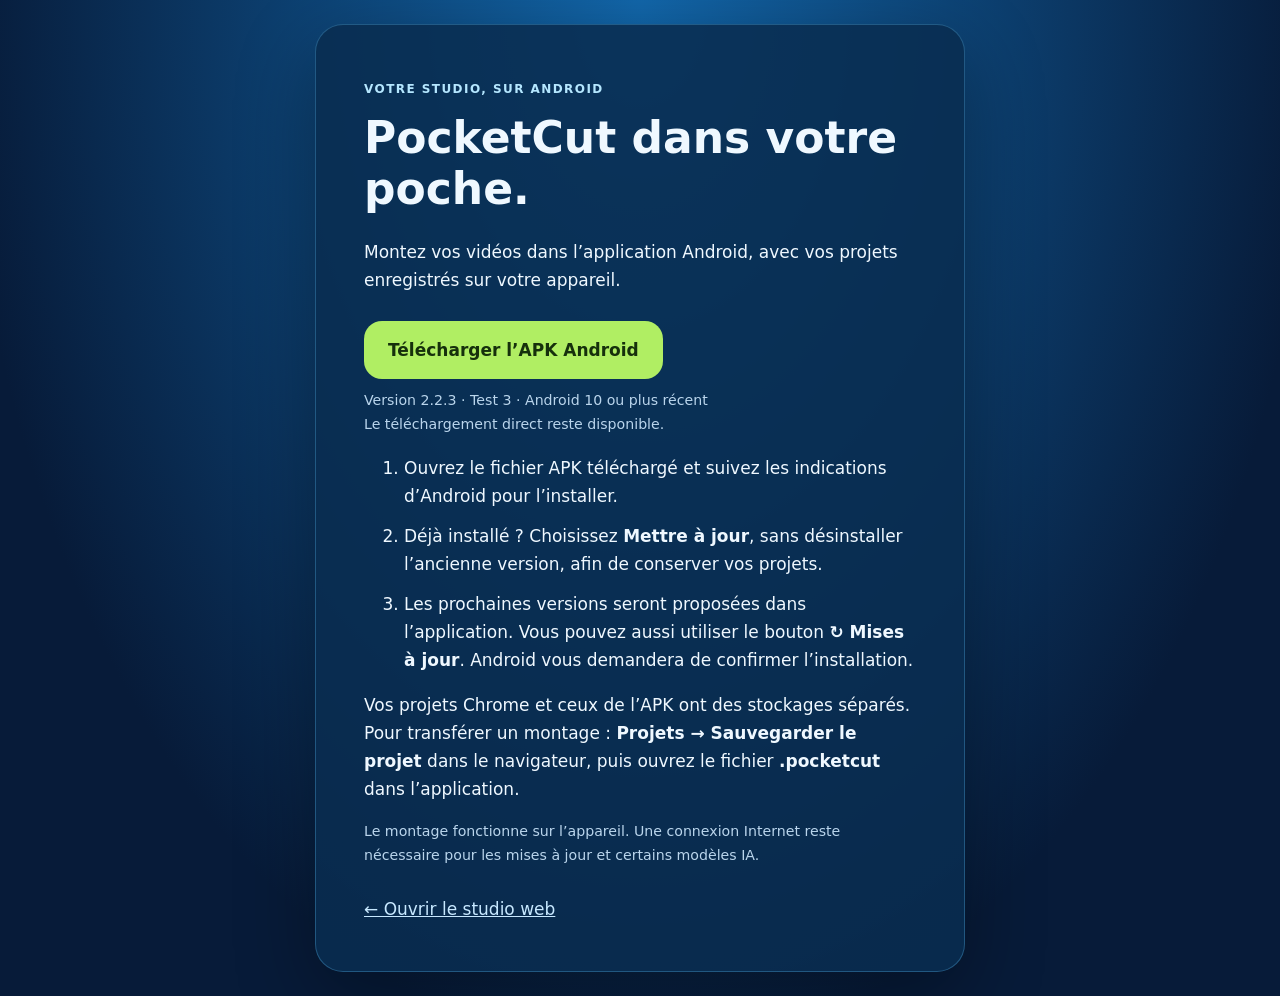
==== android.html @ f493baa9 "feat: publish Android APK with signed in-app update checks" ====
<!doctype html>
<html lang="fr"><head><meta charset="utf-8"><meta name="viewport" content="width=device-width,initial-scale=1"><meta name="theme-color" content="#073e78"><title>PocketCut pour Android</title>
<style>
*{box-sizing:border-box}body{margin:0;min-height:100vh;background:radial-gradient(ellipse at top,#1267ab,#071b39 75%);color:#eff8ff;font:17px/1.65 system-ui,sans-serif;display:grid;place-items:center;padding:24px}main{max-width:650px;padding:clamp(24px,5vw,48px);border:1px solid #479cce66;border-radius:28px;background:#0a2d50e0;box-shadow:0 25px 80px #0005}h1{font-size:clamp(30px,7vw,44px);line-height:1.15;margin:12px 0 24px}a{color:#c7e8ff}a.download{display:inline-block;background:#b0ee63;color:#16300c;padding:15px 24px;border-radius:18px;text-decoration:none;font-weight:750;margin:10px 0}small{display:block;color:#bad5ec}li{margin:12px 0}.tag{color:#b5e7ff;letter-spacing:.12em;font-size:12px;font-weight:bold}nav{margin-top:28px}#status{min-height:1.7em}
</style></head><body><main><span class="tag">VOTRE STUDIO, SUR ANDROID</span><h1>PocketCut dans votre poche.</h1><p>Montez vos vidéos dans l’application Android, avec vos projets enregistrés sur votre appareil.</p>
<a class="download" id="apk" href="releases/android/PocketCut-2.2.3-test3.apk" download>Télécharger l’APK Android</a><small id="version">Version 2.2.3 · Test 3 · Android 10 ou plus récent</small><small id="status" role="status"></small>
<ol><li>Ouvrez le fichier APK téléchargé et suivez les indications d’Android pour l’installer.</li><li>Déjà installé ? Choisissez <strong>Mettre à jour</strong>, sans désinstaller l’ancienne version, afin de conserver vos projets.</li><li>Les prochaines versions seront proposées dans l’application. Vous pouvez aussi utiliser le bouton <strong>↻ Mises à jour</strong>. Android vous demandera de confirmer l’installation.</li></ol>
<p>Vos projets Chrome et ceux de l’APK ont des stockages séparés. Pour transférer un montage : <strong>Projets → Sauvegarder le projet</strong> dans le navigateur, puis ouvrez le fichier <strong>.pocketcut</strong> dans l’application.</p><small>Le montage fonctionne sur l’appareil. Une connexion Internet reste nécessaire pour les mises à jour et certains modèles IA.</small><nav><a href="index.html">← Ouvrir le studio web</a></nav></main>
<script>
fetch('releases/android/latest.json',{cache:'no-store'}).then(r=>{if(!r.ok)throw Error();return r.json();}).then(r=>{const u=new URL(r.url);if(u.origin!==location.origin||!u.pathname.startsWith('/montageVideo/releases/android/')||!u.pathname.endsWith('.apk'))throw Error();document.getElementById('apk').href=u.href;document.getElementById('version').textContent='Version '+r.versionName+' · Android 10 ou plus récent';document.getElementById('status').textContent=(r.size/1048576).toFixed(1)+' Mo';}).catch(()=>{document.getElementById('status').textContent='Le téléchargement direct reste disponible.';});
</script></body></html>
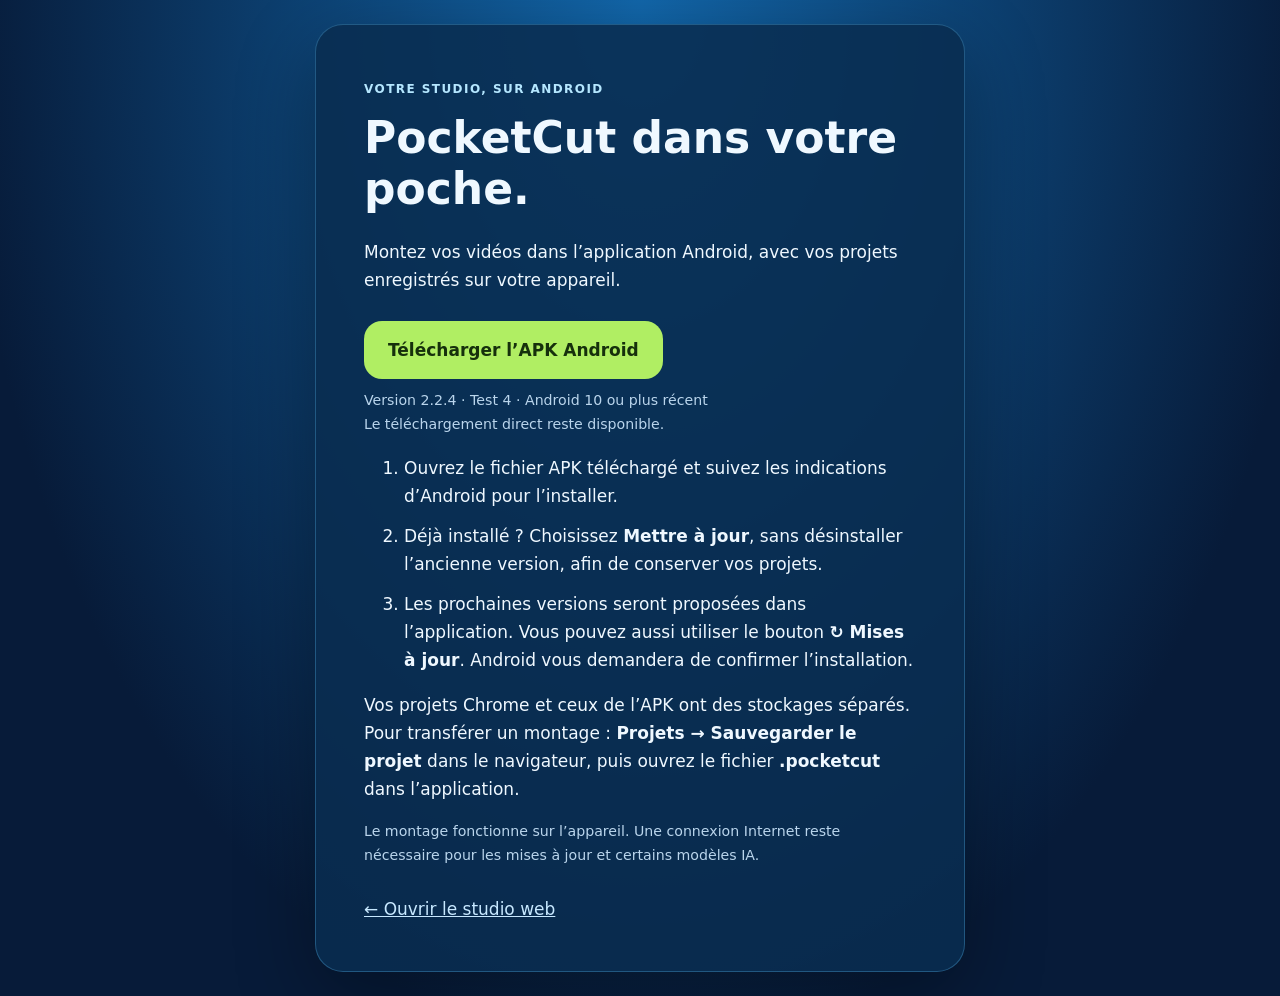
==== commit 55ac1080: "fix(android): open media gallery for photo and video imports" ====
--- a/android.html
+++ b/android.html
@@ -1,11 +1,11 @@
-<!doctype html>
-<html lang="fr"><head><meta charset="utf-8"><meta name="viewport" content="width=device-width,initial-scale=1"><meta name="theme-color" content="#073e78"><title>PocketCut pour Android</title>
-<style>
-*{box-sizing:border-box}body{margin:0;min-height:100vh;background:radial-gradient(ellipse at top,#1267ab,#071b39 75%);color:#eff8ff;font:17px/1.65 system-ui,sans-serif;display:grid;place-items:center;padding:24px}main{max-width:650px;padding:clamp(24px,5vw,48px);border:1px solid #479cce66;border-radius:28px;background:#0a2d50e0;box-shadow:0 25px 80px #0005}h1{font-size:clamp(30px,7vw,44px);line-height:1.15;margin:12px 0 24px}a{color:#c7e8ff}a.download{display:inline-block;background:#b0ee63;color:#16300c;padding:15px 24px;border-radius:18px;text-decoration:none;font-weight:750;margin:10px 0}small{display:block;color:#bad5ec}li{margin:12px 0}.tag{color:#b5e7ff;letter-spacing:.12em;font-size:12px;font-weight:bold}nav{margin-top:28px}#status{min-height:1.7em}
-</style></head><body><main><span class="tag">VOTRE STUDIO, SUR ANDROID</span><h1>PocketCut dans votre poche.</h1><p>Montez vos vidéos dans l’application Android, avec vos projets enregistrés sur votre appareil.</p>
-<a class="download" id="apk" href="releases/android/PocketCut-2.2.3-test3.apk" download>Télécharger l’APK Android</a><small id="version">Version 2.2.3 · Test 3 · Android 10 ou plus récent</small><small id="status" role="status"></small>
-<ol><li>Ouvrez le fichier APK téléchargé et suivez les indications d’Android pour l’installer.</li><li>Déjà installé ? Choisissez <strong>Mettre à jour</strong>, sans désinstaller l’ancienne version, afin de conserver vos projets.</li><li>Les prochaines versions seront proposées dans l’application. Vous pouvez aussi utiliser le bouton <strong>↻ Mises à jour</strong>. Android vous demandera de confirmer l’installation.</li></ol>
-<p>Vos projets Chrome et ceux de l’APK ont des stockages séparés. Pour transférer un montage : <strong>Projets → Sauvegarder le projet</strong> dans le navigateur, puis ouvrez le fichier <strong>.pocketcut</strong> dans l’application.</p><small>Le montage fonctionne sur l’appareil. Une connexion Internet reste nécessaire pour les mises à jour et certains modèles IA.</small><nav><a href="index.html">← Ouvrir le studio web</a></nav></main>
-<script>
-fetch('releases/android/latest.json',{cache:'no-store'}).then(r=>{if(!r.ok)throw Error();return r.json();}).then(r=>{const u=new URL(r.url);if(u.origin!==location.origin||!u.pathname.startsWith('/montageVideo/releases/android/')||!u.pathname.endsWith('.apk'))throw Error();document.getElementById('apk').href=u.href;document.getElementById('version').textContent='Version '+r.versionName+' · Android 10 ou plus récent';document.getElementById('status').textContent=(r.size/1048576).toFixed(1)+' Mo';}).catch(()=>{document.getElementById('status').textContent='Le téléchargement direct reste disponible.';});
-</script></body></html>
+<!doctype html>
+<html lang="fr"><head><meta charset="utf-8"><meta name="viewport" content="width=device-width,initial-scale=1"><meta name="theme-color" content="#073e78"><title>PocketCut pour Android</title>
+<style>
+*{box-sizing:border-box}body{margin:0;min-height:100vh;background:radial-gradient(ellipse at top,#1267ab,#071b39 75%);color:#eff8ff;font:17px/1.65 system-ui,sans-serif;display:grid;place-items:center;padding:24px}main{max-width:650px;padding:clamp(24px,5vw,48px);border:1px solid #479cce66;border-radius:28px;background:#0a2d50e0;box-shadow:0 25px 80px #0005}h1{font-size:clamp(30px,7vw,44px);line-height:1.15;margin:12px 0 24px}a{color:#c7e8ff}a.download{display:inline-block;background:#b0ee63;color:#16300c;padding:15px 24px;border-radius:18px;text-decoration:none;font-weight:750;margin:10px 0}small{display:block;color:#bad5ec}li{margin:12px 0}.tag{color:#b5e7ff;letter-spacing:.12em;font-size:12px;font-weight:bold}nav{margin-top:28px}#status{min-height:1.7em}
+</style></head><body><main><span class="tag">VOTRE STUDIO, SUR ANDROID</span><h1>PocketCut dans votre poche.</h1><p>Montez vos vidéos dans l’application Android, avec vos projets enregistrés sur votre appareil.</p>
+<a class="download" id="apk" href="releases/android/PocketCut-2.2.4-test4.apk" download>Télécharger l’APK Android</a><small id="version">Version 2.2.4 · Test 4 · Android 10 ou plus récent</small><small id="status" role="status"></small>
+<ol><li>Ouvrez le fichier APK téléchargé et suivez les indications d’Android pour l’installer.</li><li>Déjà installé ? Choisissez <strong>Mettre à jour</strong>, sans désinstaller l’ancienne version, afin de conserver vos projets.</li><li>Les prochaines versions seront proposées dans l’application. Vous pouvez aussi utiliser le bouton <strong>↻ Mises à jour</strong>. Android vous demandera de confirmer l’installation.</li></ol>
+<p>Vos projets Chrome et ceux de l’APK ont des stockages séparés. Pour transférer un montage : <strong>Projets → Sauvegarder le projet</strong> dans le navigateur, puis ouvrez le fichier <strong>.pocketcut</strong> dans l’application.</p><small>Le montage fonctionne sur l’appareil. Une connexion Internet reste nécessaire pour les mises à jour et certains modèles IA.</small><nav><a href="index.html">← Ouvrir le studio web</a></nav></main>
+<script>
+fetch('releases/android/latest.json',{cache:'no-store'}).then(r=>{if(!r.ok)throw Error();return r.json();}).then(r=>{const u=new URL(r.url);if(u.origin!==location.origin||!u.pathname.startsWith('/montageVideo/releases/android/')||!u.pathname.endsWith('.apk'))throw Error();document.getElementById('apk').href=u.href;document.getElementById('version').textContent='Version '+r.versionName+' · Android 10 ou plus récent';document.getElementById('status').textContent=(r.size/1048576).toFixed(1)+' Mo';}).catch(()=>{document.getElementById('status').textContent='Le téléchargement direct reste disponible.';});
+</script></body></html>
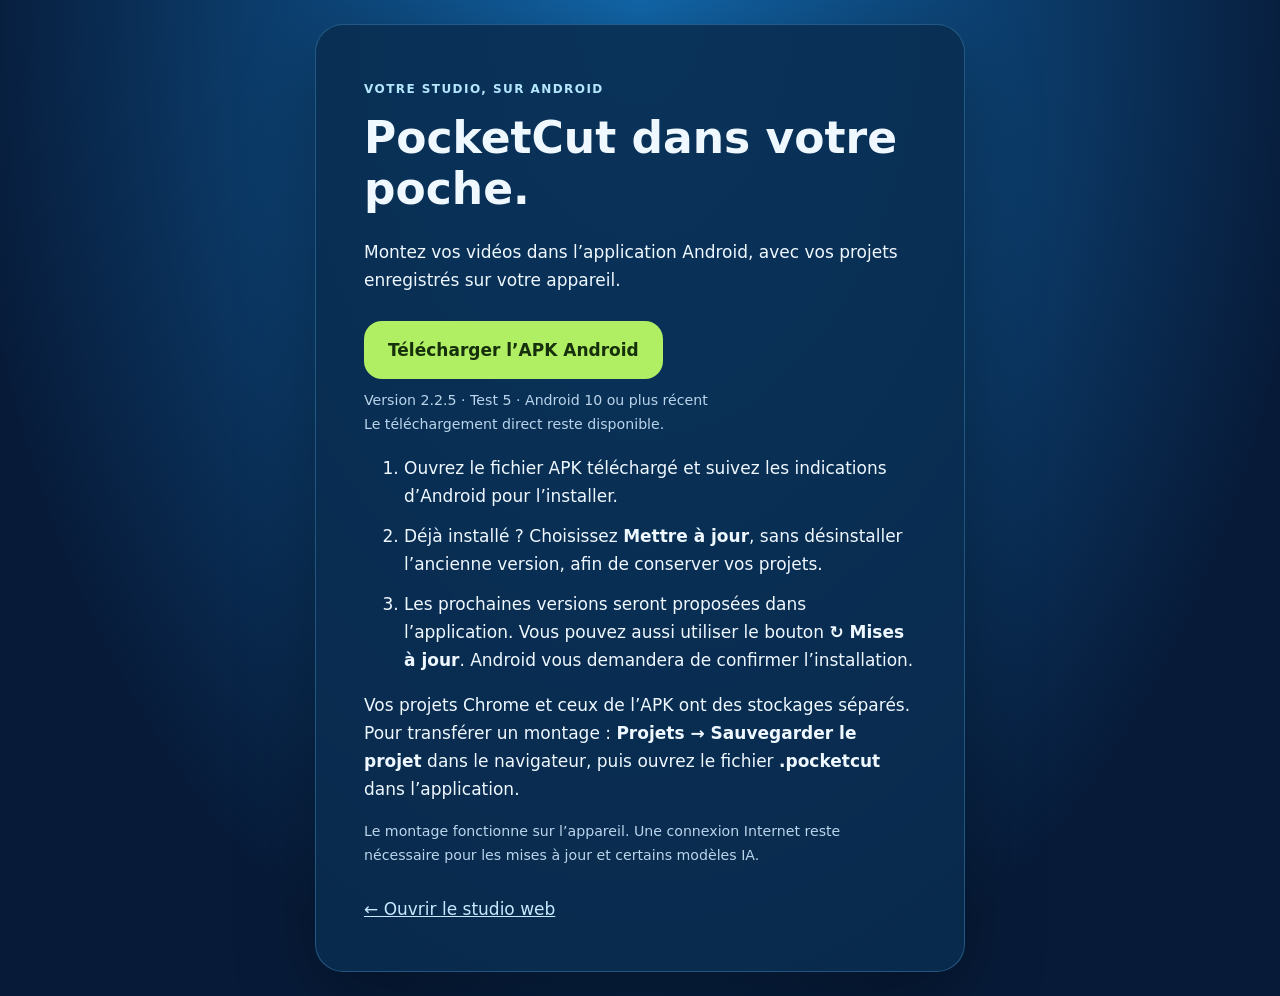
==== commit 1c8d7f82: "fix: spill preview masks to bounded temporary storage without quality loss" ====
--- a/android.html
+++ b/android.html
@@ -3,7 +3,7 @@
 <style>
 *{box-sizing:border-box}body{margin:0;min-height:100vh;background:radial-gradient(ellipse at top,#1267ab,#071b39 75%);color:#eff8ff;font:17px/1.65 system-ui,sans-serif;display:grid;place-items:center;padding:24px}main{max-width:650px;padding:clamp(24px,5vw,48px);border:1px solid #479cce66;border-radius:28px;background:#0a2d50e0;box-shadow:0 25px 80px #0005}h1{font-size:clamp(30px,7vw,44px);line-height:1.15;margin:12px 0 24px}a{color:#c7e8ff}a.download{display:inline-block;background:#b0ee63;color:#16300c;padding:15px 24px;border-radius:18px;text-decoration:none;font-weight:750;margin:10px 0}small{display:block;color:#bad5ec}li{margin:12px 0}.tag{color:#b5e7ff;letter-spacing:.12em;font-size:12px;font-weight:bold}nav{margin-top:28px}#status{min-height:1.7em}
 </style></head><body><main><span class="tag">VOTRE STUDIO, SUR ANDROID</span><h1>PocketCut dans votre poche.</h1><p>Montez vos vidéos dans l’application Android, avec vos projets enregistrés sur votre appareil.</p>
-<a class="download" id="apk" href="releases/android/PocketCut-2.2.4-test4.apk" download>Télécharger l’APK Android</a><small id="version">Version 2.2.4 · Test 4 · Android 10 ou plus récent</small><small id="status" role="status"></small>
+<a class="download" id="apk" href="releases/android/PocketCut-2.2.5-test5.apk" download>Télécharger l’APK Android</a><small id="version">Version 2.2.5 · Test 5 · Android 10 ou plus récent</small><small id="status" role="status"></small>
 <ol><li>Ouvrez le fichier APK téléchargé et suivez les indications d’Android pour l’installer.</li><li>Déjà installé ? Choisissez <strong>Mettre à jour</strong>, sans désinstaller l’ancienne version, afin de conserver vos projets.</li><li>Les prochaines versions seront proposées dans l’application. Vous pouvez aussi utiliser le bouton <strong>↻ Mises à jour</strong>. Android vous demandera de confirmer l’installation.</li></ol>
 <p>Vos projets Chrome et ceux de l’APK ont des stockages séparés. Pour transférer un montage : <strong>Projets → Sauvegarder le projet</strong> dans le navigateur, puis ouvrez le fichier <strong>.pocketcut</strong> dans l’application.</p><small>Le montage fonctionne sur l’appareil. Une connexion Internet reste nécessaire pour les mises à jour et certains modèles IA.</small><nav><a href="index.html">← Ouvrir le studio web</a></nav></main>
 <script>
